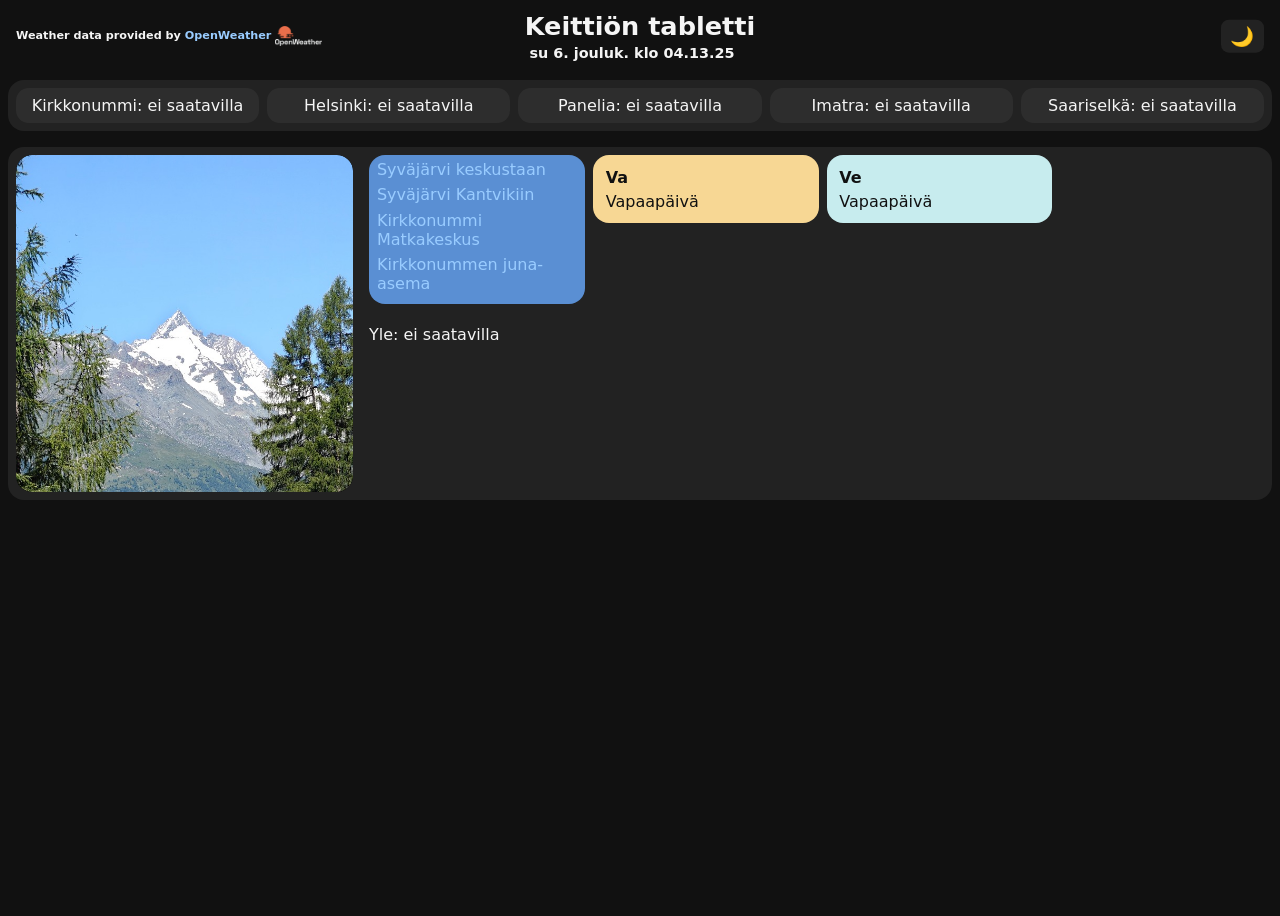
==== index.html @ 52d7645a "ei iframe päivitys" ====
<!DOCTYPE html>
<html lang="fi">

<head>
    <meta charset="UTF-8">
    <meta name="viewport" content="width=device-width, initial-scale=1.0, maximum-scale=1.0, user-scalable=no">

    <link rel="manifest" href="manifest.json">
    <meta name="theme-color" content="#9cf">


    <title>Keittiön tabletti</title>
    <style>
        :root {
            --bg: #111;
            --fg: #f5f5f5;
            --accent: #9cf;
            --card: #222;
            --photo-scale: 0.96;
            /* kuvan korkeuden säätö, 1.0 = täysi */
        }

        body.light {
            --bg: #fafafa;
            --fg: #111;
            --accent: #0056cc;
            --card: #fff;
        }

        html,
        body {
            height: 100%;
            margin: 0;
            padding: 0;
            font-family: system-ui, sans-serif;
            background: var(--bg);
            color: var(--fg);
            overflow: hidden;
            transition: background 0.6s ease, color 0.6s ease;
        }

        body {
            display: flex;
            flex-direction: column;
            gap: 1rem;
            padding: 0.5rem;
        }

        header {
            text-align: center;
            font-size: 1.6rem;
            font-weight: bold;
        }

        #header-bottom {
            display: flex;
            justify-content: center;
            align-items: center;
            gap: 1rem;
            margin-top: 0.3rem;
            font-size: 0.9rem;
        }

        section {
            background: var(--card);
            border-radius: 1rem;
            padding: 0.5rem;
            overflow: hidden;
            flex-shrink: 0;
        }

        h2 {
            margin: 0.2rem 0 0.5rem 0;
            color: var(--accent);
        }

        ul {
            list-style: none;
            padding: 0;
            margin: 0;
        }

        li {
            margin-bottom: 0.4rem;
        }

        a {
            color: var(--accent);
            text-decoration: none;
        }

        a:hover {
            text-decoration: underline;
        }

        .photo-box {
            position: relative;
            width: 27%;
            padding-top: 27%;
            /* 1:1 kuvasuhde */
            border-radius: 1rem;
            overflow: hidden;
            background: #000;
            flex-shrink: 0;
            /* estää venymisen flex-konteissa */
            max-width: 27%;
            /* turvaksi */
            box-sizing: border-box;
        }

        .photo-box img {
            position: absolute;
            top: 0;
            left: 0;
            width: 100%;
            /* täyttää boxin */
            height: 100%;
            /* täyttää boxin */
            object-fit: cover;
            transition: opacity 0.6s;
        }




        #themeToggle {
            position: absolute;
            top: 0.5rem;
            right: 0.5rem;
            background: var(--card);
            color: var(--accent);
            border: none;
            border-radius: 0.5rem;
            padding: 0.3rem 0.6rem;
            font-size: 1.2rem;
            cursor: pointer;
            z-index: 10;
            transition: background 0.3s, color 0.3s;
        }

        #themeToggle:hover {
            background: var(--accent);
            color: var(--card);
        }


        /* Sääkortit */
        .weather-container {
            display: flex;
            flex-wrap: wrap;
            justify-content: space-around;
            gap: 0.5rem;
        }

        .weather-box {
            flex: 1;
            min-width: 120px;
            background: rgba(255, 255, 255, 0.05);
            border-radius: 0.8rem;
            padding: 0.5rem;
            text-align: center;
        }

        /* HSL + koulu aikataulut vieretysten */
        .info-row {
            display: flex;
            gap: 0.5rem;
            align-items: flex-start;
        }

        .info-card {
            flex: 1;
            min-width: 110px;
            background: var(--card);
            border-radius: 1rem;
            padding: 0.3rem 0.5rem;
            /* pienempi padding */
        }


        .info-card.hsl {
            background: #5a8fd3;
            /* tummempi sininen */
            color: #f5f5f5;
            border-radius: 1rem;
            padding: 0.3rem 0.5rem;
            /* vaalea teksti */
        }

        .info-card.docs {
            flex-shrink: 0;
            /* estää kutistumisen flex-konteissa */
            max-height: 150px;
            /* tarvittaessa säädä korkeus */
            border-radius: 1rem;
            padding: 0.3rem 0.5rem;
        }

        .info-card.docs iframe {
            width: 100%;
            height: 100%;
            border: none;
        }

        .info-card h3 {
            margin: 0 0 0.3rem 0;
            /* yläreuna 0, ala vähän */
            font-size: 1rem;
            /* säädä tarpeen mukaan */
        }



        #google-docs iframe {
            border-radius: 0.2rem;
        }

        @media (max-width: 1200px) {
            .info-row {
                flex-direction: column;
            }
        }



        .main-section {
            display: flex;
            gap: 1rem;
            flex-wrap: wrap;
            align-items: flex-start;
            /* yläreunassa linjassa */
        }

        .news-box {
            flex: 1;
            min-width: 250px;
            /* minimileveys uutisille/HSL */
        }


        .info-card {
            flex: 1;
            min-width: 200px;
            background: var(--card);
            border-radius: 1rem;
            padding: 0.8rem;
        }

        #news {
            flex-grow: 1;
            overflow-y: auto;
        }
    </style>
</head>

<body>
    <header style="position:relative; height:3.5rem; display:flex; justify-content:center; align-items:center;">

        <!-- Vasemmalla: OpenWeather logo -->
        <div style="position:absolute; left:0.5rem; top:50%; transform:translateY(-50%); font-size:0.7rem;">
            Weather data provided by
            <a href="https://openweathermap.org/" target="_blank" style="color:var(--accent); text-decoration:none;">
                OpenWeather <img src="logoopenweather.png" alt="OpenWeatherMap"
                    style="height:20px; vertical-align:middle;">
            </a>
        </div>

        <!-- Keskellä: Otsikko + kello + note -->
        <div style="display:flex; flex-direction:column; align-items:center; gap:0.2rem;">
            <div style="font-weight:bold; font-size:1.6rem;">Keittiön tabletti</div>
            <div style="display:flex; gap:1rem; font-size:0.9rem;">
                <div id="clock"></div>
                <div id="note"></div>
            </div>
        </div>

        <!-- Oikeassa yläkulmassa: Teeman vaihto nappi -->
        <button id="themeToggle" title="Vaihda teema"
            style="position:absolute; right:0.5rem; top:50%; transform:translateY(-50%);">
            🌙
        </button>

    </header>




    <!-- Säät -->
    <section class="weather-container" id="weatherContainer">
        <div>Loading weather...</div>
    </section>

    <section class="main-section" style="display:flex; gap:1rem; flex-wrap:wrap;">
        <!-- Vasemman puolen kuva -->
        <div class="photo-box" style="flex:1; min-width:120px;">
            <img id="photo" src="" alt="Kuva ladataan..." style="width:100%; height:auto; border-radius:1rem;">
        </div>

        <div class="news-box">
            <div class="info-row">
                <!-- HSL-kortti -->
                <div class="info-card hsl">
                    <ul>
                        <li><a href="https://reittiopas.hsl.fi/pysakit/HSL%3A6070227" target="_blank">Syväjärvi
                                keskustaan</a></li>
                        <li><a href="https://reittiopas.hsl.fi/pysakit/HSL%3A6070241" target="_blank">Syväjärvi
                                Kantvikiin</a></li>
                        <li><a href="https://reittiopas.hsl.fi/terminaalit/HSL%3A6000001" target="_blank">Kirkkonummi
                                Matkakeskus</a></li>
                        <li><a href="https://reittiopas.hsl.fi/terminaalit/HSL%3A6000205" target="_blank">Kirkkonummen
                                juna-asema</a></li>
                    </ul>
                </div>


                <!-- Kouluajat lapsille -->
                <div class="info-card" style="background:#f7d794; color:#111;">
                    <h3>Va</h3>
                    <div id="vaSchedule">Ladataan...</div>
                </div>
                <div class="info-card" style="background:#c7ecee; color:#111;">
                    <h3>Ve</h3>
                    <div id="veSchedule">Ladataan...</div>
                </div>

                <!-- Google Docs / Drive muistiot -->
                <div class="info-card.docs">

                    <iframe id="keepIframe"
                        src="https://docs.google.com/document/d/e/2PACX-1vSFstM3pCTeRchoYT5p3khVIUotQX-aujp-y2BFkyXbIY2jkkQ_m0D7SvgT1XiecZB9VnU1GTtTn84J/pub?embedded=true"
                        style="width:100%; max-height:220px; border:none; border-radius:0.8rem;">
                    </iframe>
                </div>



            </div>


            <!-- Uutiset -->
            <div id="newsList">Ladataan...</div>
        </div>

    </section>



    <script>
        /* --------------------
   Wake Lock + Teema
-------------------- */

        let wakeLock = null;
        let manualTheme = null; // null = automaattinen
        const toggleBtn = document.getElementById("themeToggle");
        // Pyydä Wake Lock vain, kun sivu on näkyvissä:
        async function requestWakeLock() {
            if (document.visibilityState !== 'visible') return; // ei taustalla
            try {
                wakeLock = await navigator.wakeLock.request('screen');
                console.log('Wake Lock aktiivinen');
                wakeLock.addEventListener('release', () => {
                    console.log('Wake Lock vapautettu');
                });
            } catch (err) {
                console.error(`${err.name}, ${err.message}`);
            }
        }

        // pyydetään heti näkyessä
        document.addEventListener('visibilitychange', () => {
            if (document.visibilityState === 'visible') {
                requestWakeLock();
            }
        });

        // myös ensimmäinen kutsu
        requestWakeLock();
     

        // Pyydetään uudelleen, jos välilehti palautuu näkyviin
        document.addEventListener('visibilitychange', () => {
            if (document.visibilityState === 'visible') {
                requestWakeLock();
                setTheme(); // päivitetään myös teema
            }
        });

        // --- Päivä/yö-teema ---
        function setTheme() {
            if (manualTheme) return; // jos käyttäjä valinnut
            const hour = new Date().getHours();
            const isDay = hour >= 7 && hour < 19;
            document.body.classList.toggle("light", isDay);
            toggleBtn.textContent = isDay ? "☀️" : "🌙";
        }

        // --- Aurinko/kuu-painike ---
        toggleBtn.addEventListener("click", () => {
            if (manualTheme === "light") {
                document.body.classList.remove("light");
                manualTheme = "dark";
                toggleBtn.textContent = "🌙";
            } else {
                document.body.classList.add("light");
                manualTheme = "light";
                toggleBtn.textContent = "☀️";
            }
        });

        // Ensimmäinen teeman asetus ja ajastus
        setTheme();
        setInterval(setTheme, 10 * 60 * 1000);




        /* -------------------- Kello + note -------------------- */
        const NOTE_JSON_URL = "notes.json";
        let notes = [];
        async function loadNotes() { try { const res = await fetch(NOTE_JSON_URL + "?t=" + Date.now()); notes = await res.json(); } catch { notes = []; } }
        function updateClock() {
            const now = new Date();
            const options = { weekday: 'short', day: 'numeric', month: 'short', hour: '2-digit', minute: '2-digit', second: '2-digit' };
            document.getElementById("clock").textContent = now.toLocaleDateString("fi-FI", options);
            const todayStr = now.toISOString().split('T')[0];
            const note = notes.find(n => n.date === todayStr);
            document.getElementById("note").textContent = note ? note.text : "";
        }
        loadNotes(); setInterval(updateClock, 1000);

        /* -------------------- Kuvaboksi -------------------- */

        // Valitut kuvat:
        const IMAGES_JSON_URL = "images.json";
        const IMAGE_BASE_URL = "images/";
        const photoEl = document.getElementById("photo");
        let images = [], index = 0;
        async function loadImages() {
            try {
                const res = await fetch(IMAGES_JSON_URL + "?t=" + Date.now()); const data = await res.json();
                images = data.map(x => x.startsWith("http") ? x : IMAGE_BASE_URL + x); if (images.length) showImage();
            } catch { photoEl.alt = "Kuvien lataus epäonnistui"; }
        }
        function showImage() { if (!images.length) return; photoEl.style.opacity = 0; setTimeout(() => { photoEl.src = images[index] + "?t=" + Date.now(); photoEl.style.opacity = 1; index = (index + 1) % images.length; }, 500); }
        loadImages(); setInterval(showImage, 60000);

        /* -------------------- Sää (OpenWeatherMap) -------------------- */
        const API_KEY = "51002..."; // disabled - using https://dash.cloudflare.com/workers/tabletti-saaa
        const LOCATIONS = ["Kirkkonummi", "Helsinki", "Panelia", "Imatra", "Saariselkä"];
        const container = document.getElementById("weatherContainer");

        async function fetchWeather() {
            container.innerHTML = "";
            for (const city of LOCATIONS) {
                try {
                    const res = await fetch(`https://tabletti-saaa.talonen-dm.workers.dev/weather?city=${encodeURIComponent(city)}`);
                    const data = await res.json();
                    const box = document.createElement("div");
                    box.className = "weather-box";
                    box.innerHTML = `<strong>${data.name}</strong><br>${data.weather[0].description}<br>🌡️ ${data.main.temp.toFixed(1)} °C 💨 ${data.wind.speed} m/s`;

                    // Ennuste (forecast, 5 päivän)
                    const fRes = await fetch(`https://tabletti-saaa.talonen-dm.workers.dev/forecast?city=${encodeURIComponent(city)}`);
                    const fData = await fRes.json();
                    const next3 = fData.list.slice(1, 6).map(x => `${x.dt_txt}: ${x.main.temp.toFixed(1)} °C`).join("<br>");
                    // next skipped (0) but then 5 forecasts shown
                    //box.innerHTML += `<br><em>Ennuste:</em><br>${next3}`;
                    box.innerHTML += `<br>${next3}`;
                    // slice(1,4) → aloitetaan toisesta listan alkiosta (≈ 3 h päästä) ja otetaan kolme seuraavaa ennustetta
                    // dt-kenttä muutetaan selkeäksi kellonajaksi.
                    // Ilmanlaatu (air)
                    const lat = data.coord.lat, lon = data.coord.lon;
                    const aRes = await fetch(`https://tabletti-saaa.talonen-dm.workers.dev/air?lat=${lat}&lon=${lon}`);
                    const aData = await aRes.json();
                    const pm25 = aData.list[0].components.pm2_5;
                    let color = "black"; // oletus

                    if (pm25 < 1) {
                        color = "blue";      // alle 1 sininen
                    } else if (pm25 < 2) {
                        color = "green";     // 1–2 vihreä
                    } else {
                        color = "red";       // yli 2 punainen
                    }

                    box.innerHTML += `<br><em>Ilmanlaatu:</em> <span style="color:${color}">PM2.5 ${pm25} μg/m³</span>`;


                    container.appendChild(box);
                } catch { const box = document.createElement("div"); box.className = "weather-box"; box.textContent = `${city}: ei saatavilla`; container.appendChild(box); }
            }
        }
        fetchWeather();
        // setInterval(fetchWeather, 600000);
        setInterval(fetchWeather, 30 * 60 * 1000); // 30 minuutin välein

        // -------------------- Kouluajat (aikataulu.json)
        const scheduleUrl = "aikataulu.json";
        let SCHEDULE_DATA = { children: [] };
        async function loadScheduleData() {
            try {
                const res = await fetch(scheduleUrl + "?t=" + Date.now());
                SCHEDULE_DATA = await res.json();
                renderSchedules();
                setInterval(renderSchedules, 5 * 60 * 1000);
            } catch (e) {
                console.error("Aikataulun lataus epäonnistui:", e);
                document.getElementById("vaSchedule").textContent = "Ei saatavilla";
                document.getElementById("veSchedule").textContent = "Ei saatavilla";
            }
        }
        function renderSchedules() {
            const today = new Date();
            const weekday = today.toLocaleDateString("en-US", { weekday: "long" }).toLowerCase();
            SCHEDULE_DATA.children.forEach(child => {
                const el = document.getElementById(`${child.name}Schedule`);
                if (!el) return;
                const times = child.schedule[weekday];
                if (!times) { el.innerHTML = "Vapaapäivä"; return; }
                const nowMinutes = today.getHours() * 60 + today.getMinutes();
                const startMinutes = parseInt(times.start.split(":")[0]) * 60 + parseInt(times.start.split(":")[1]);
                const endMinutes = parseInt(times.end.split(":")[0]) * 60 + parseInt(times.end.split(":")[1]);
                let status = "";
                if (nowMinutes < startMinutes) { const diff = startMinutes - nowMinutes; status = `Alkaa: ${Math.floor(diff / 60)}h ${diff % 60}min`; }
                else if (nowMinutes >= startMinutes && nowMinutes < endMinutes) { const diff = endMinutes - nowMinutes; status = `Koulussa (${Math.floor(diff / 60)}h ${diff % 60}min jäljellä)`; }
                else { status = "Koulu ohi tältä päivältä"; }
                el.innerHTML = `${times.start} – ${times.end}<br><em>${status}</em>`;
            });
        }
        loadScheduleData();



        /* -------------------- Uutiset (Yle RSS) -------------------- */
        async function fetchRSS(rssUrl, name) {
            const url = `https://api.rss2json.com/v1/api.json?rss_url=${encodeURIComponent(rssUrl)}`;
            try {
                const res = await fetch(url); const data = await res.json();
                return `<h3>${name}</h3><ul>` + data.items.slice(0, 6).map(i => `<li><a href="${i.link}" target="_blank">${i.title}</a></li>`).join("") + "</ul>";
            } catch { return `<p>${name}: ei saatavilla</p>`; }
        }
        async function fetchNews() {
            const yle = await fetchRSS("https://feeds.yle.fi/uutiset/v1/majorHeadlines/YLE_UUTISET.rss", "Yle");
            document.getElementById("newsList").innerHTML = yle;
        }
        fetchNews(); setInterval(fetchNews, 900000);


        document.addEventListener("DOMContentLoaded", () => {
            renderSchedules(); // tai loadSchedule()
        });

    </script>


</body>

</html>
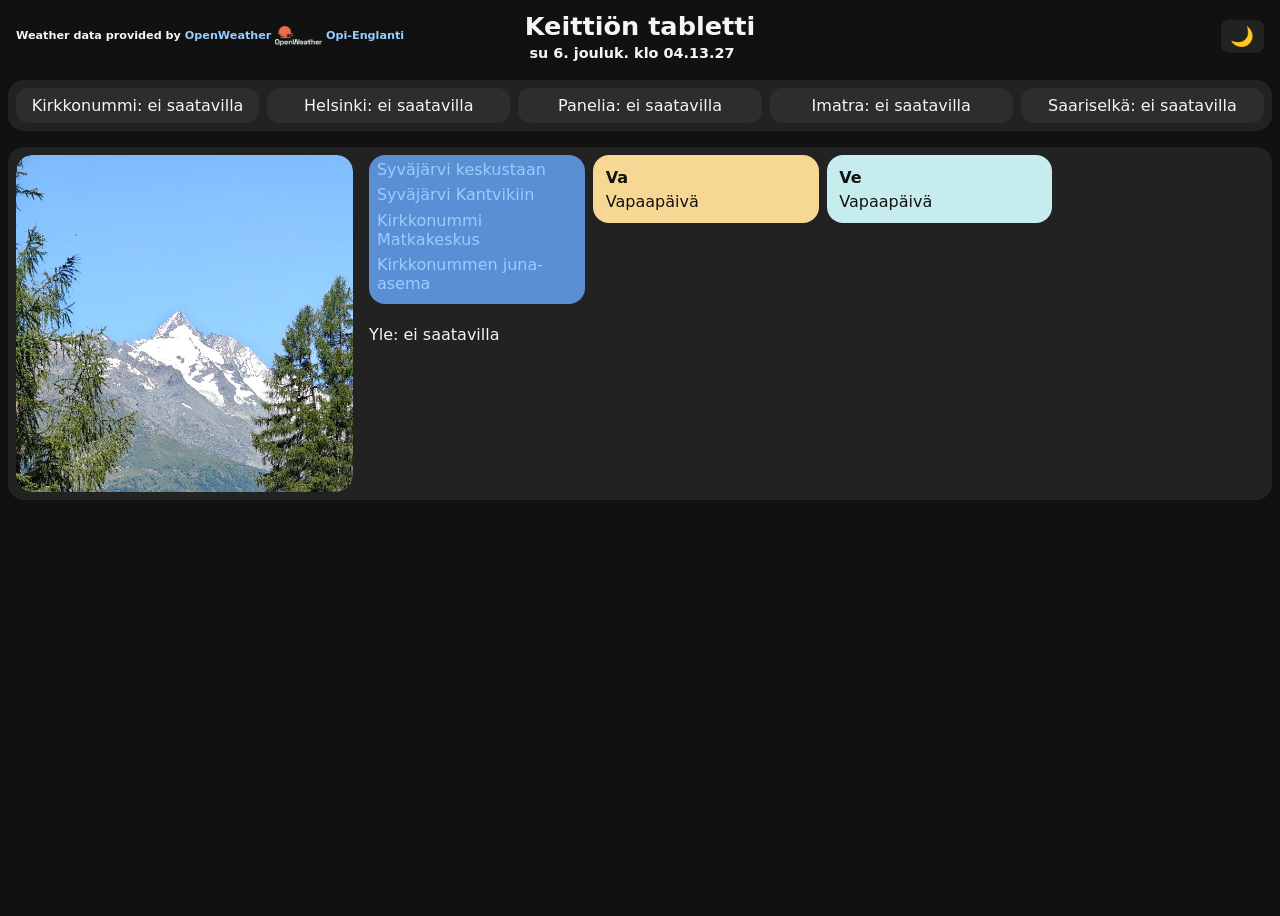
==== commit 2054c76d: "opi englanti" ====
--- a/index.html
+++ b/index.html
@@ -263,7 +263,17 @@
                 OpenWeather <img src="logoopenweather.png" alt="OpenWeatherMap"
                     style="height:20px; vertical-align:middle;">
             </a>
+
+
+            
+    <a href="https://talonendm.github.io/tabletti/opi/en/" target="_blank" style="color: var(--accent); text-decoration: none; font-weight: bold;">
+      Opi-Englanti
+    </a>
+  
         </div>
+
+
+
 
         <!-- Keskellä: Otsikko + kello + note -->
         <div style="display:flex; flex-direction:column; align-items:center; gap:0.2rem;">
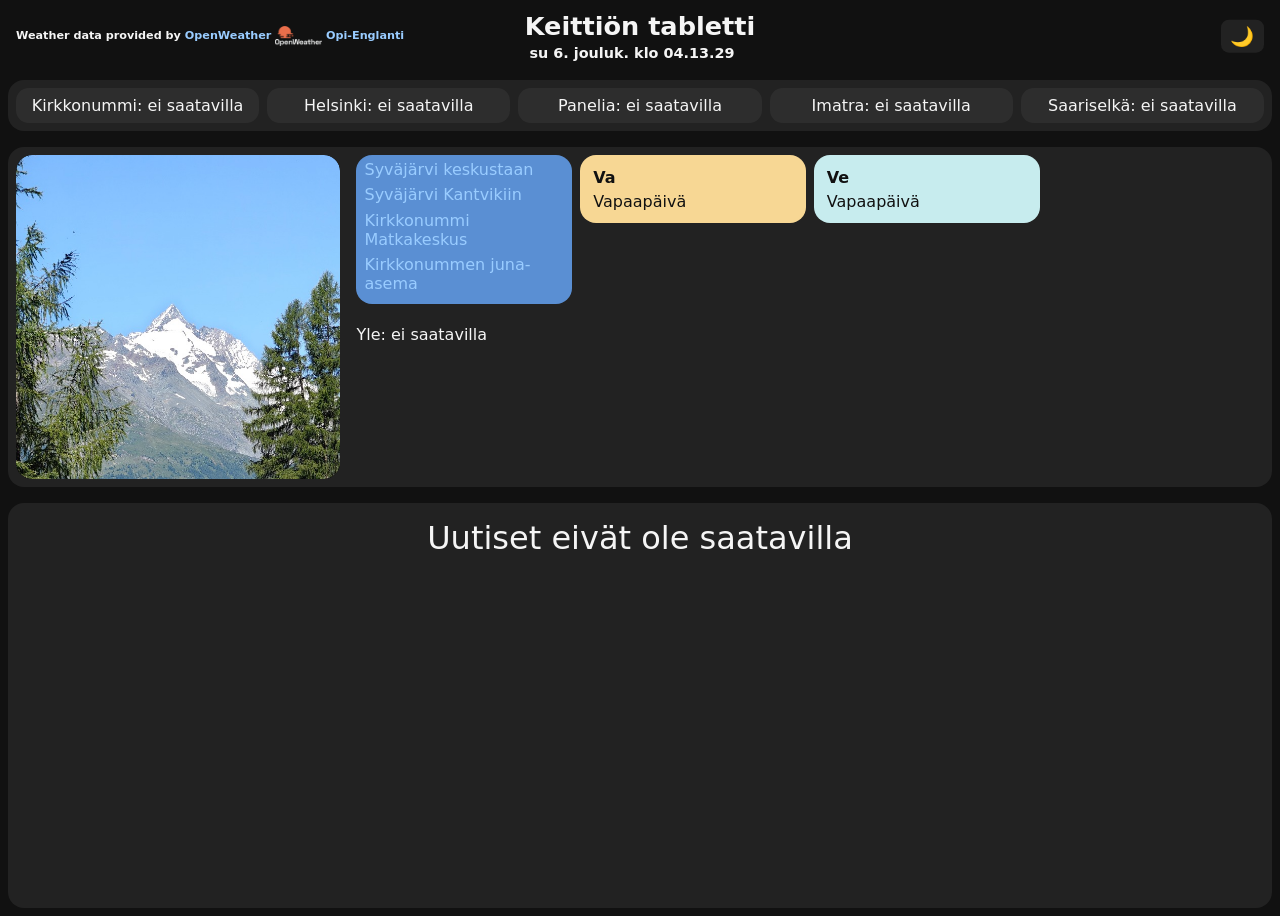
==== commit 9d8254a8: "opi englanti" ====
--- a/index.html
+++ b/index.html
@@ -95,15 +95,15 @@
 
         .photo-box {
             position: relative;
-            width: 27%;
-            padding-top: 27%;
+            width: 26%;
+            padding-top: 26%;
             /* 1:1 kuvasuhde */
             border-radius: 1rem;
             overflow: hidden;
             background: #000;
             flex-shrink: 0;
             /* estää venymisen flex-konteissa */
-            max-width: 27%;
+            max-width: 26%;
             /* turvaksi */
             box-sizing: border-box;
         }
@@ -250,6 +250,37 @@
             flex-grow: 1;
             overflow-y: auto;
         }
+
+
+        #newsTicker {
+            width: 100%;
+            overflow: hidden;
+            white-space: nowrap;
+            box-sizing: border-box;
+            border-radius: 0.3rem;
+            background: var(--card-bg);
+            color: var(--fg);
+            padding: 0.5rem;
+            font-size: 2.0rem;
+            position: relative;
+            text-align: center;
+        }
+
+        #newsTicker span {
+            display: inline-block;
+            transition: opacity 0.5s ease;
+        }
+
+
+        @keyframes scrollNews {
+            0% {
+                transform: translateX(0%);
+            }
+
+            100% {
+                transform: translateX(-100%);
+            }
+        }
     </style>
 </head>
 
@@ -265,11 +296,12 @@
             </a>
 
 
-            
-    <a href="https://talonendm.github.io/tabletti/opi/en/" target="_blank" style="color: var(--accent); text-decoration: none; font-weight: bold;">
-      Opi-Englanti
-    </a>
-  
+
+            <a href="https://talonendm.github.io/tabletti/opi/en/" target="_blank"
+                style="color: var(--accent); text-decoration: none; font-weight: bold;">
+                Opi-Englanti
+            </a>
+
         </div>
 
 
@@ -353,6 +385,11 @@
 
     </section>
 
+    <section id="news">
+        <div id="newsTicker"><span>Ladataan uutisia…</span></div>
+    </section>
+
+
 
 
     <script>
@@ -386,7 +423,7 @@
 
         // myös ensimmäinen kutsu
         requestWakeLock();
-     
+
 
         // Pyydetään uudelleen, jos välilehti palautuu näkyviin
         document.addEventListener('visibilitychange', () => {
@@ -543,15 +580,16 @@
 
 
         /* -------------------- Uutiset (Yle RSS) -------------------- */
-        async function fetchRSS(rssUrl, name) {
+        async function fetchRSS2(rssUrl, name) {
             const url = `https://api.rss2json.com/v1/api.json?rss_url=${encodeURIComponent(rssUrl)}`;
             try {
                 const res = await fetch(url); const data = await res.json();
                 return `<h3>${name}</h3><ul>` + data.items.slice(0, 6).map(i => `<li><a href="${i.link}" target="_blank">${i.title}</a></li>`).join("") + "</ul>";
             } catch { return `<p>${name}: ei saatavilla</p>`; }
         }
+
         async function fetchNews() {
-            const yle = await fetchRSS("https://feeds.yle.fi/uutiset/v1/majorHeadlines/YLE_UUTISET.rss", "Yle");
+            const yle = await fetchRSS2("https://feeds.yle.fi/uutiset/v1/majorHeadlines/YLE_UUTISET.rss", "Yle");
             document.getElementById("newsList").innerHTML = yle;
         }
         fetchNews(); setInterval(fetchNews, 900000);
@@ -561,6 +599,44 @@
             renderSchedules(); // tai loadSchedule()
         });
 
+
+
+        async function fetchRSS(rssUrl) {
+            const url = `https://api.rss2json.com/v1/api.json?rss_url=${encodeURIComponent(rssUrl)}`;
+            try {
+                const res = await fetch(url);
+                const data = await res.json();
+                // Palautetaan lista otsikoista (vain teksti)
+                return data.items.slice(0, 10).map(i => i.title);
+            } catch {
+                return ["Uutiset eivät ole saatavilla"];
+            }
+        }
+
+
+        async function fetchNewsTicker() {
+            const yleTitles = await fetchRSS("https://feeds.yle.fi/uutiset/v1/majorHeadlines/YLE_UUTISET.rss");
+            const tickerSpan = document.querySelector("#newsTicker span");
+
+            let i = 0;
+            function showNext() {
+                tickerSpan.style.opacity = 0;           // fade out
+                setTimeout(() => {
+                    tickerSpan.textContent = yleTitles[i % yleTitles.length];
+                    tickerSpan.style.opacity = 1;         // fade in
+                    i++;
+                    setTimeout(showNext, 5000);           // seuraava 5 sekunnin päästä
+                }, 500);
+            }
+
+            showNext();
+        }
+
+        fetchNewsTicker();
+        setInterval(fetchNewsTicker, 10 * 60 * 1000); // 10 minuutin välein ladataan uudet otsikot
+
+
+
     </script>
 
 
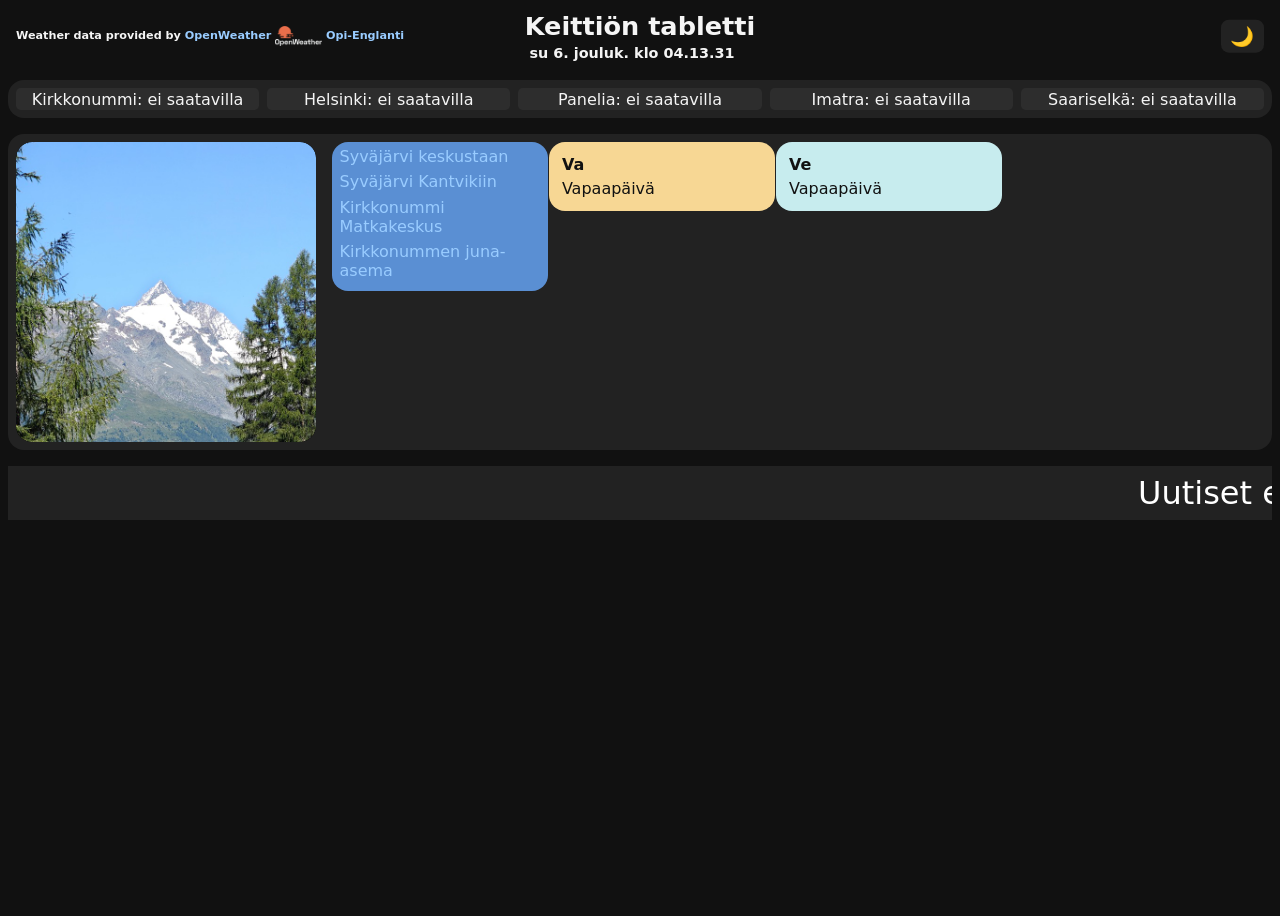
==== commit 4d7e4399: "opi englanti 2" ====
--- a/index.html
+++ b/index.html
@@ -95,15 +95,15 @@
 
         .photo-box {
             position: relative;
-            width: 26%;
-            padding-top: 26%;
+            width: 24%;
+            padding-top: 24%;
             /* 1:1 kuvasuhde */
             border-radius: 1rem;
             overflow: hidden;
             background: #000;
             flex-shrink: 0;
             /* estää venymisen flex-konteissa */
-            max-width: 26%;
+            max-width: 24%;
             /* turvaksi */
             box-sizing: border-box;
         }
@@ -156,15 +156,15 @@
             flex: 1;
             min-width: 120px;
             background: rgba(255, 255, 255, 0.05);
-            border-radius: 0.8rem;
-            padding: 0.5rem;
+            border-radius: 0.3rem;
+            padding: 0.1rem;
             text-align: center;
         }
 
         /* HSL + koulu aikataulut vieretysten */
         .info-row {
             display: flex;
-            gap: 0.5rem;
+            gap: 0.1rem;
             align-items: flex-start;
         }
 
@@ -252,24 +252,24 @@
         }
 
 
-        #newsTicker {
+        .ticker-container {
             width: 100%;
             overflow: hidden;
             white-space: nowrap;
+            background: #222;
+            color: #fff;
+            padding: 0.5rem;
+            font-size: 2rem;
+            /* adjust font size */
             box-sizing: border-box;
-            border-radius: 0.3rem;
-            background: var(--card-bg);
-            color: var(--fg);
-            padding: 0.5rem;
-            font-size: 2.0rem;
-            position: relative;
-            text-align: center;
-        }
-
-        #newsTicker span {
+        }
+
+        .ticker-content {
             display: inline-block;
-            transition: opacity 0.5s ease;
-        }
+            white-space: nowrap;
+            will-change: transform;
+        }
+
 
 
         @keyframes scrollNews {
@@ -376,19 +376,14 @@
 
 
 
-            </div>
-
-
-            <!-- Uutiset -->
-            <div id="newsList">Ladataan...</div>
-        </div>
+
 
     </section>
 
-    <section id="news">
-        <div id="newsTicker"><span>Ladataan uutisia…</span></div>
-    </section>
-
+
+    <div class="ticker-container">
+        <div class="ticker-content">Ladataan…</div>
+    </div>
 
 
 
@@ -577,66 +572,54 @@
         }
         loadScheduleData();
 
-
-
-        /* -------------------- Uutiset (Yle RSS) -------------------- */
-        async function fetchRSS2(rssUrl, name) {
-            const url = `https://api.rss2json.com/v1/api.json?rss_url=${encodeURIComponent(rssUrl)}`;
-            try {
-                const res = await fetch(url); const data = await res.json();
-                return `<h3>${name}</h3><ul>` + data.items.slice(0, 6).map(i => `<li><a href="${i.link}" target="_blank">${i.title}</a></li>`).join("") + "</ul>";
-            } catch { return `<p>${name}: ei saatavilla</p>`; }
-        }
-
-        async function fetchNews() {
-            const yle = await fetchRSS2("https://feeds.yle.fi/uutiset/v1/majorHeadlines/YLE_UUTISET.rss", "Yle");
-            document.getElementById("newsList").innerHTML = yle;
-        }
-        fetchNews(); setInterval(fetchNews, 900000);
-
-
         document.addEventListener("DOMContentLoaded", () => {
             renderSchedules(); // tai loadSchedule()
         });
 
-
-
-        async function fetchRSS(rssUrl) {
-            const url = `https://api.rss2json.com/v1/api.json?rss_url=${encodeURIComponent(rssUrl)}`;
+        /* -------------------- Uutiset (Yle RSS) -------------------- */
+        async function fetchNewsTitles() {
+            const url = "https://api.rss2json.com/v1/api.json?rss_url=https://feeds.yle.fi/uutiset/v1/majorHeadlines/YLE_UUTISET.rss";
             try {
                 const res = await fetch(url);
                 const data = await res.json();
-                // Palautetaan lista otsikoista (vain teksti)
-                return data.items.slice(0, 10).map(i => i.title);
+                return data.items.slice(0, 20).map(i => i.title);
             } catch {
                 return ["Uutiset eivät ole saatavilla"];
             }
         }
 
-
-        async function fetchNewsTicker() {
-            const yleTitles = await fetchRSS("https://feeds.yle.fi/uutiset/v1/majorHeadlines/YLE_UUTISET.rss");
-            const tickerSpan = document.querySelector("#newsTicker span");
-
-            let i = 0;
-            function showNext() {
-                tickerSpan.style.opacity = 0;           // fade out
-                setTimeout(() => {
-                    tickerSpan.textContent = yleTitles[i % yleTitles.length];
-                    tickerSpan.style.opacity = 1;         // fade in
-                    i++;
-                    setTimeout(showNext, 5000);           // seuraava 5 sekunnin päästä
-                }, 500);
-            }
-
-            showNext();
-        }
-
-        fetchNewsTicker();
-        setInterval(fetchNewsTicker, 10 * 60 * 1000); // 10 minuutin välein ladataan uudet otsikot
-
-
-
+        let tickerAnimation = null;
+
+        async function initTicker() {
+            const ticker = document.querySelector(".ticker-content");
+            ticker.textContent = "Ladataan…";
+
+            const titles = await fetchNewsTitles();
+            ticker.textContent = titles.join(" — "); // update after fetch
+
+            // cancel previous animation if exists
+            if (tickerAnimation) cancelAnimationFrame(tickerAnimation);
+
+            scrollTicker(ticker);
+        }
+
+        function scrollTicker(el) {
+            let pos = el.parentElement.offsetWidth;
+            const speed = 2; // pixels per frame
+
+            function step() {
+                pos -= speed;
+                if (-pos > el.scrollWidth) pos = el.parentElement.offsetWidth;
+                el.style.transform = `translateX(${pos}px)`;
+                tickerAnimation = requestAnimationFrame(step);
+            }
+
+            step();
+        }
+
+        // Initialize once and refresh every 10 minutes
+        initTicker();
+        setInterval(initTicker, 10 * 60 * 1000);
     </script>
 
 
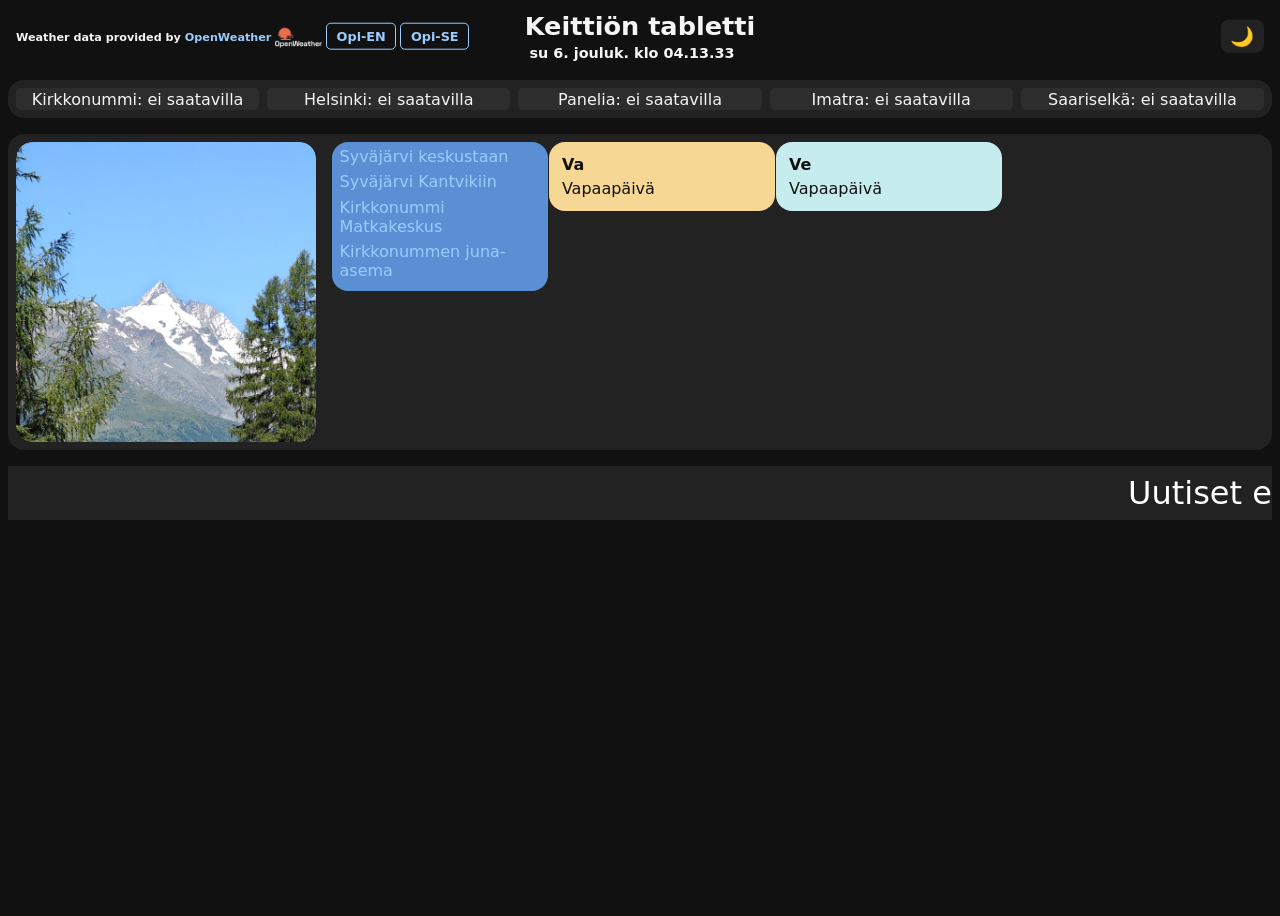
==== commit 73264cce: "opi englanti ja ruotsi" ====
--- a/index.html
+++ b/index.html
@@ -270,7 +270,31 @@
             will-change: transform;
         }
 
-
+.button-container {
+  display: flex;
+  gap: 1rem;
+  justify-content: center;
+  margin: 1rem 0;
+}
+
+.btn {
+  display: inline-block;
+  padding: 0.3rem 0.6rem;
+  font-weight: bold;
+  color: var(--accent);
+  background-color: transparent;
+  border: 1px solid var(--accent);
+  border-radius: 0.3rem;
+  text-decoration: none;
+  transition: all 0.2s ease-in-out;
+  font-size: 0.8rem;
+}
+
+.btn:hover {
+  background-color: var(--accent);
+  color: var(--bg);
+  cursor: pointer;
+}
 
         @keyframes scrollNews {
             0% {
@@ -297,10 +321,10 @@
 
 
 
-            <a href="https://talonendm.github.io/tabletti/opi/en/" target="_blank"
-                style="color: var(--accent); text-decoration: none; font-weight: bold;">
-                Opi-Englanti
-            </a>
+            
+  <a href="https://talonendm.github.io/tabletti/opi/en/" target="_blank" class="btn">Opi-EN</a>
+  <a href="https://talonendm.github.io/tabletti/opi/se/" target="_blank" class="btn">Opi-SE</a>
+
 
         </div>
 
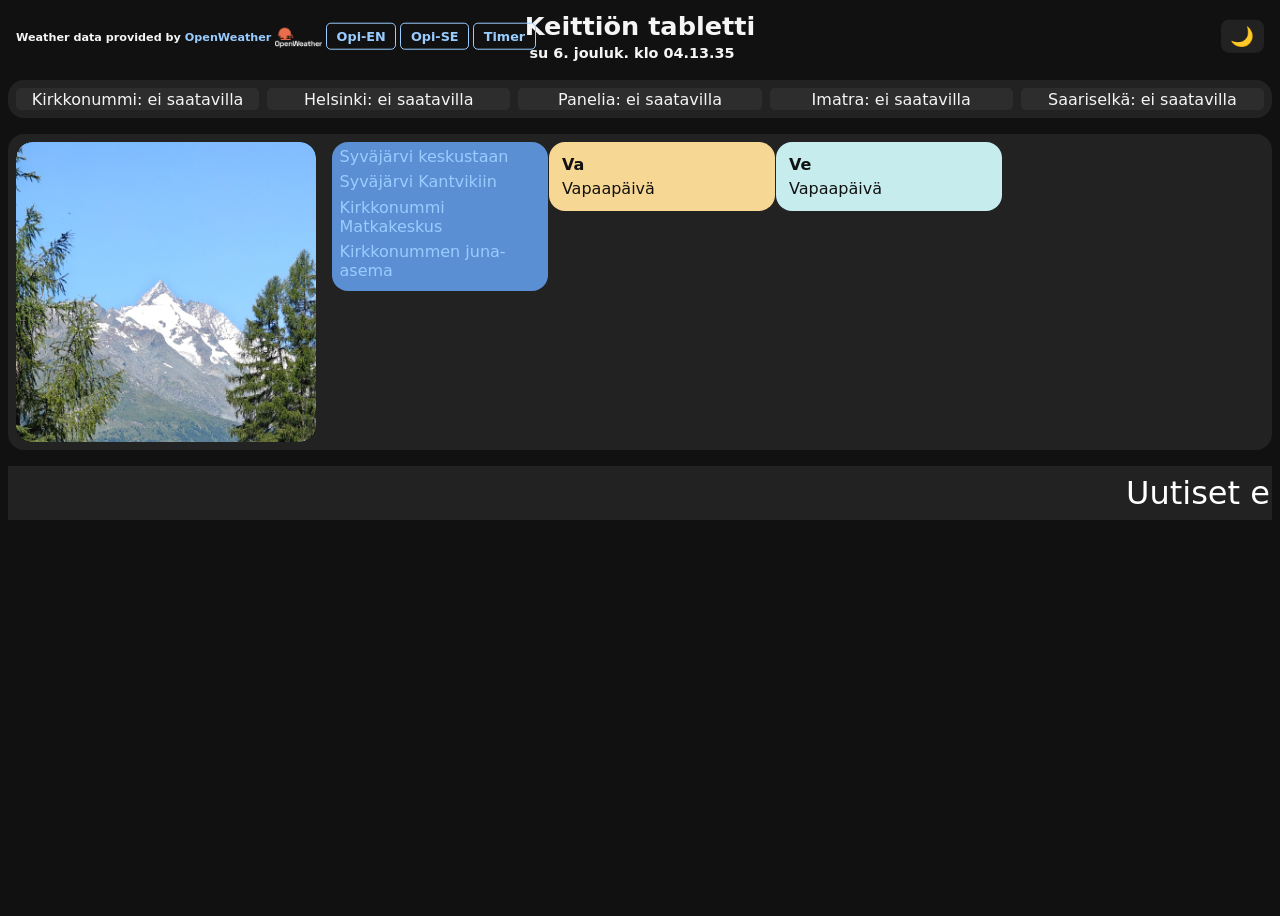
==== commit c3e78626: "timers" ====
--- a/index.html
+++ b/index.html
@@ -324,6 +324,7 @@
             
   <a href="https://talonendm.github.io/tabletti/opi/en/" target="_blank" class="btn">Opi-EN</a>
   <a href="https://talonendm.github.io/tabletti/opi/se/" target="_blank" class="btn">Opi-SE</a>
+  <a href="https://talonendm.github.io/tabletti/timer/" target="_blank" class="btn">Timer</a>
 
 
         </div>
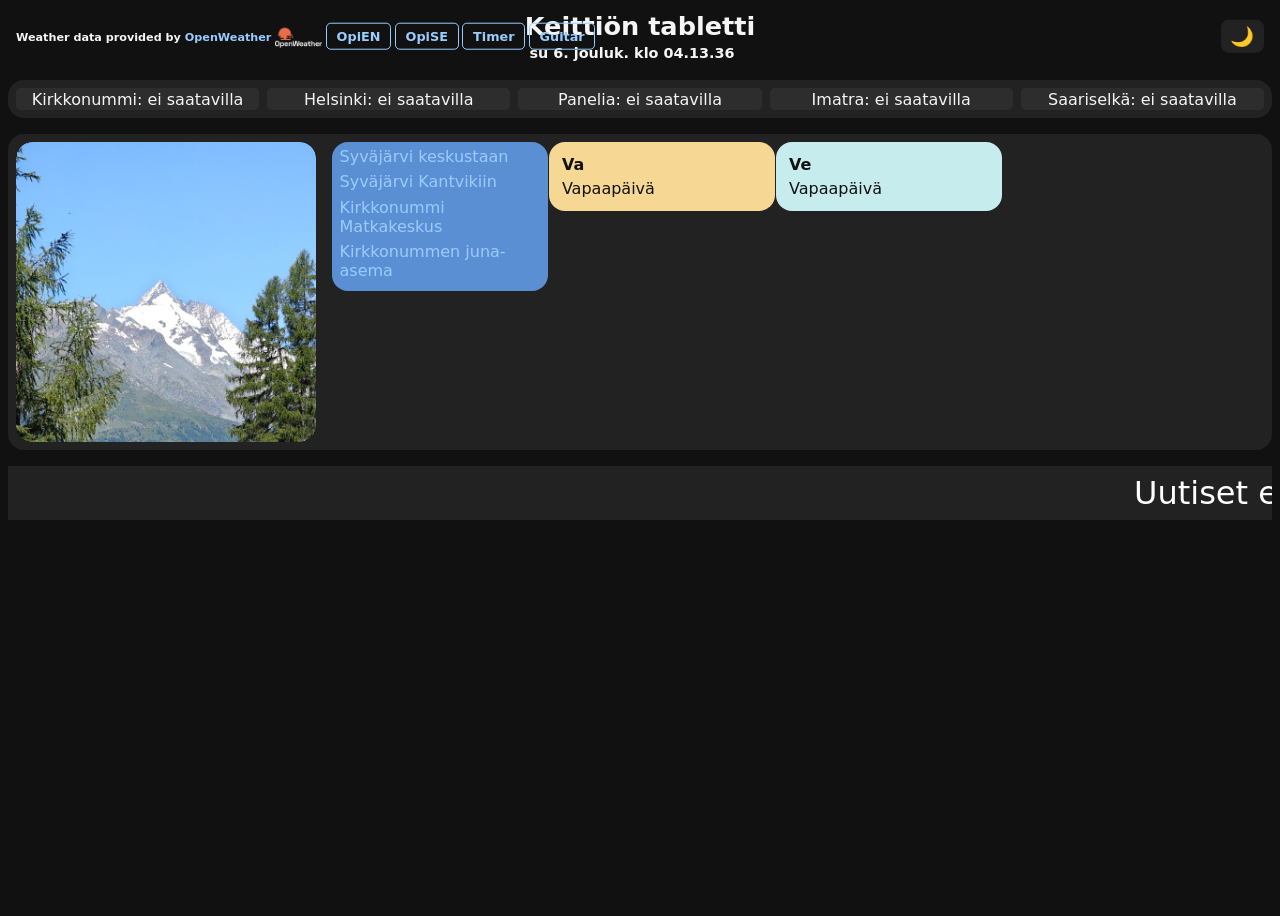
==== commit d3ef32ff: "guitar link" ====
--- a/index.html
+++ b/index.html
@@ -270,31 +270,31 @@
             will-change: transform;
         }
 
-.button-container {
-  display: flex;
-  gap: 1rem;
-  justify-content: center;
-  margin: 1rem 0;
-}
-
-.btn {
-  display: inline-block;
-  padding: 0.3rem 0.6rem;
-  font-weight: bold;
-  color: var(--accent);
-  background-color: transparent;
-  border: 1px solid var(--accent);
-  border-radius: 0.3rem;
-  text-decoration: none;
-  transition: all 0.2s ease-in-out;
-  font-size: 0.8rem;
-}
-
-.btn:hover {
-  background-color: var(--accent);
-  color: var(--bg);
-  cursor: pointer;
-}
+        .button-container {
+            display: flex;
+            gap: 1rem;
+            justify-content: center;
+            margin: 1rem 0;
+        }
+
+        .btn {
+            display: inline-block;
+            padding: 0.3rem 0.6rem;
+            font-weight: bold;
+            color: var(--accent);
+            background-color: transparent;
+            border: 1px solid var(--accent);
+            border-radius: 0.3rem;
+            text-decoration: none;
+            transition: all 0.2s ease-in-out;
+            font-size: 0.8rem;
+        }
+
+        .btn:hover {
+            background-color: var(--accent);
+            color: var(--bg);
+            cursor: pointer;
+        }
 
         @keyframes scrollNews {
             0% {
@@ -321,11 +321,11 @@
 
 
 
-            
-  <a href="https://talonendm.github.io/tabletti/opi/en/" target="_blank" class="btn">Opi-EN</a>
-  <a href="https://talonendm.github.io/tabletti/opi/se/" target="_blank" class="btn">Opi-SE</a>
-  <a href="https://talonendm.github.io/tabletti/timer/" target="_blank" class="btn">Timer</a>
-
+
+            <a href="https://talonendm.github.io/tabletti/opi/en/" target="_blank" class="btn">OpiEN</a>
+            <a href="https://talonendm.github.io/tabletti/opi/se/" target="_blank" class="btn">OpiSE</a>
+            <a href="https://talonendm.github.io/tabletti/timer/" target="_blank" class="btn">Timer</a>
+            <a href="https://talonendm.github.io/tabletti/guitar/" target="_blank" class="btn">Guitar</a>
 
         </div>
 
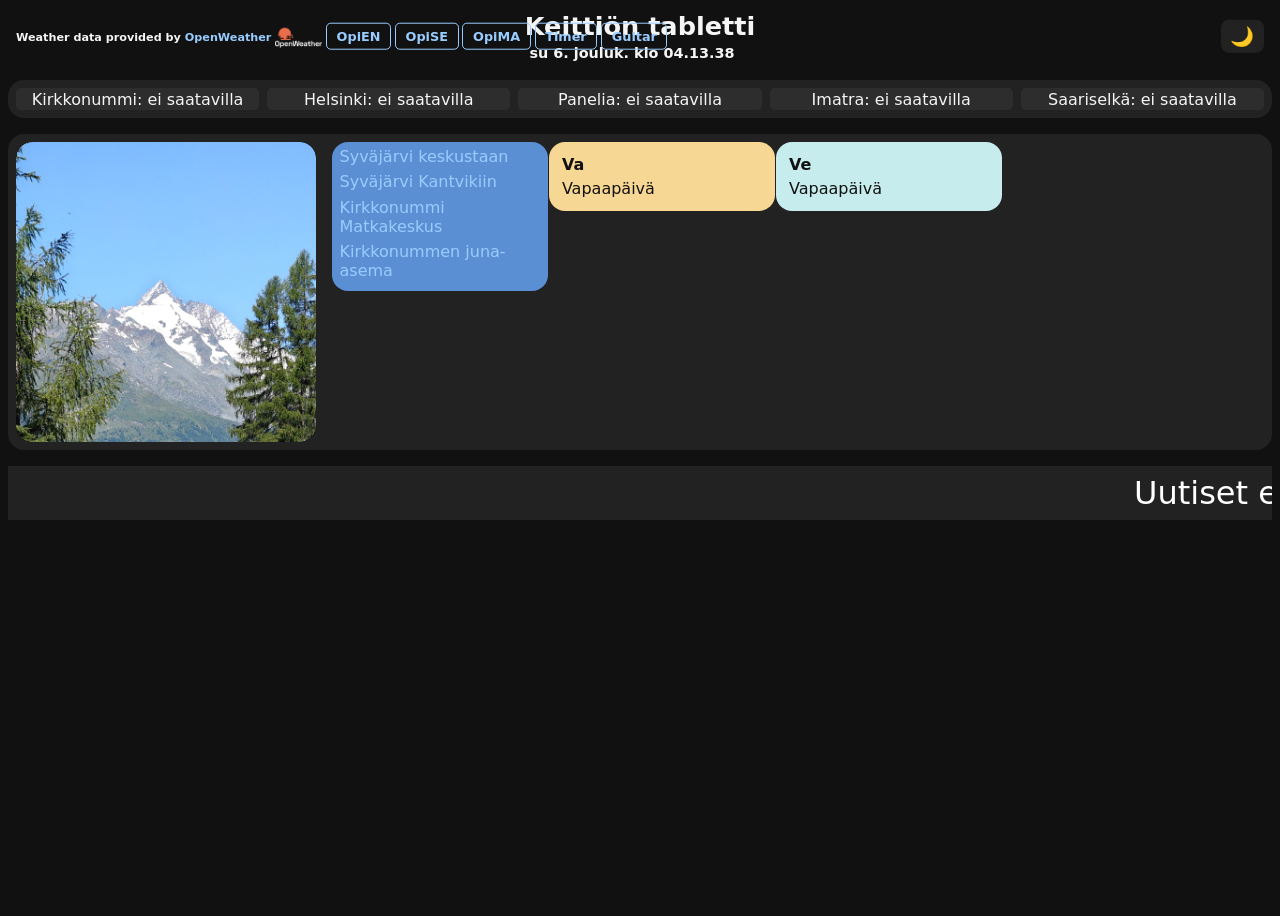
==== commit f835986d: "mat link" ====
--- a/index.html
+++ b/index.html
@@ -324,6 +324,7 @@
 
             <a href="https://talonendm.github.io/tabletti/opi/en/" target="_blank" class="btn">OpiEN</a>
             <a href="https://talonendm.github.io/tabletti/opi/se/" target="_blank" class="btn">OpiSE</a>
+            <a href="https://talonendm.github.io/tabletti/opi/ma/mat02/" target="_blank" class="btn">OpiMA</a>
             <a href="https://talonendm.github.io/tabletti/timer/" target="_blank" class="btn">Timer</a>
             <a href="https://talonendm.github.io/tabletti/guitar/" target="_blank" class="btn">Guitar</a>
 
